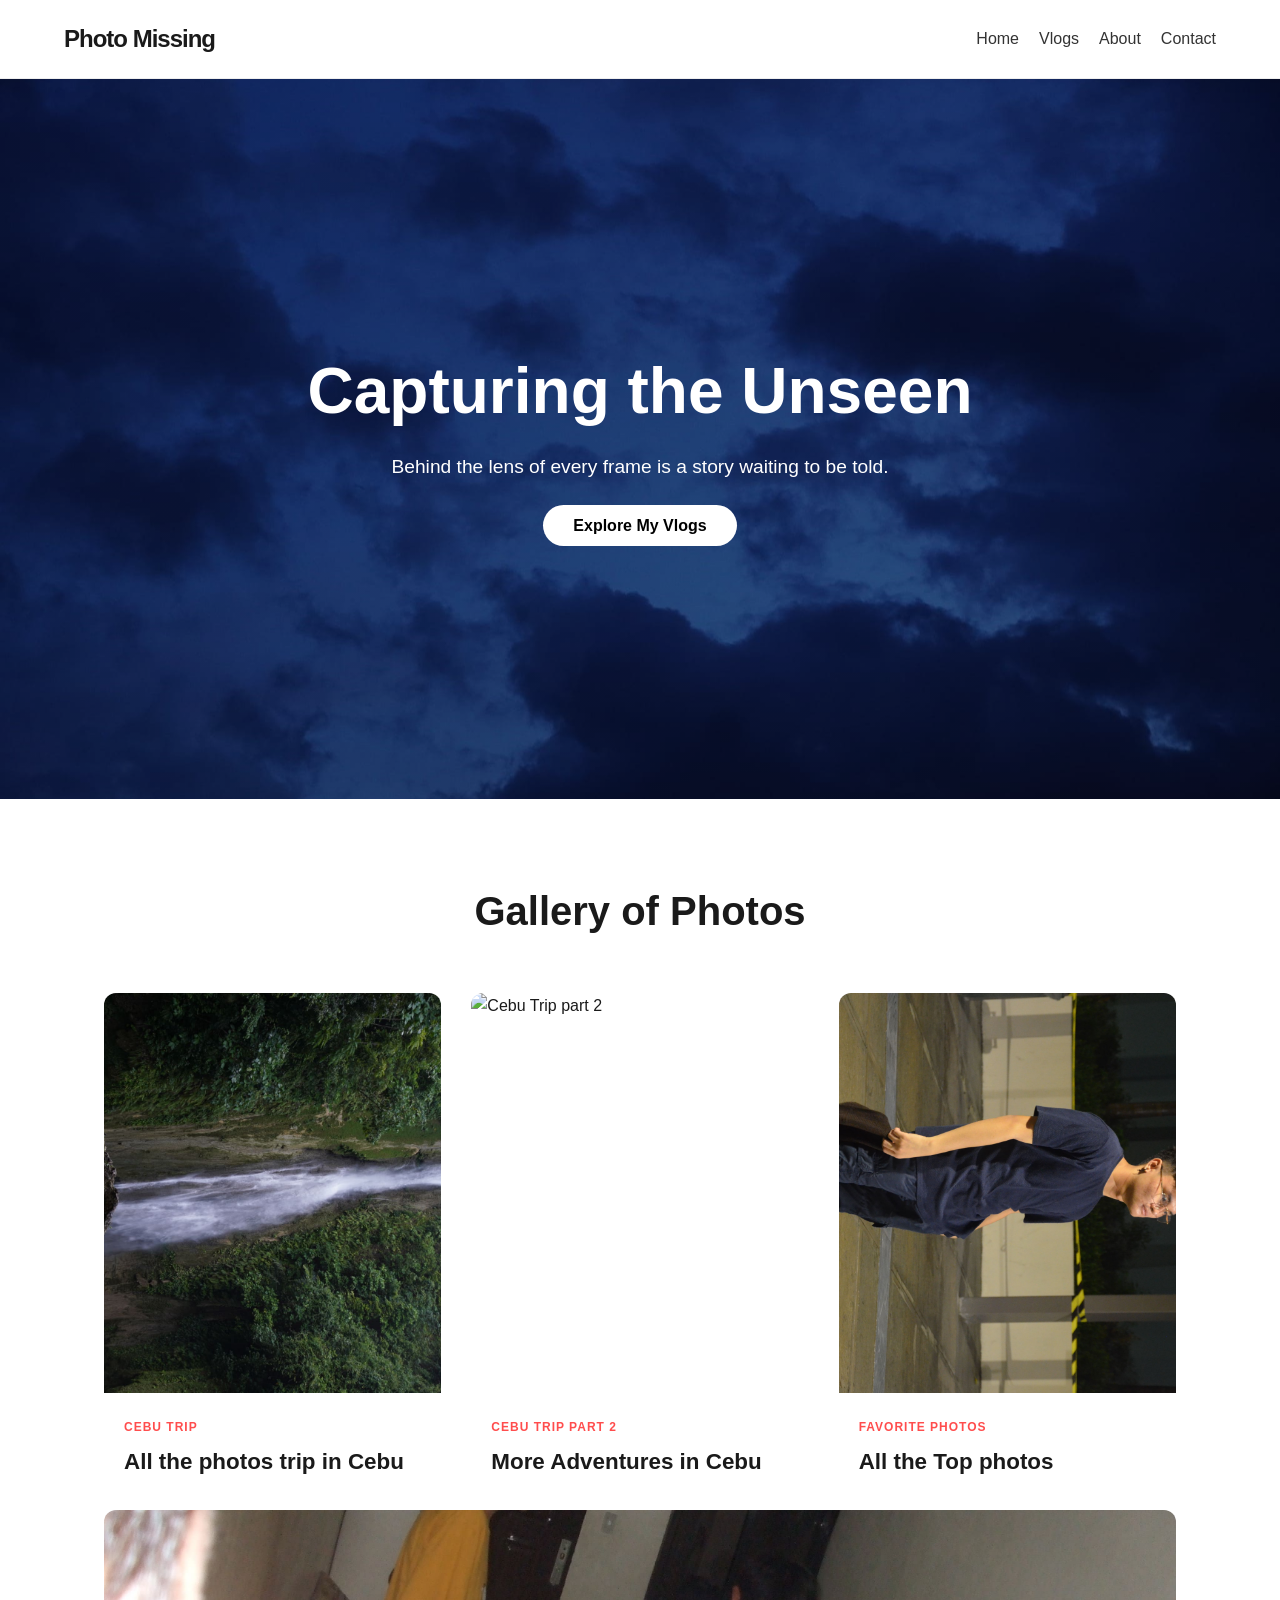
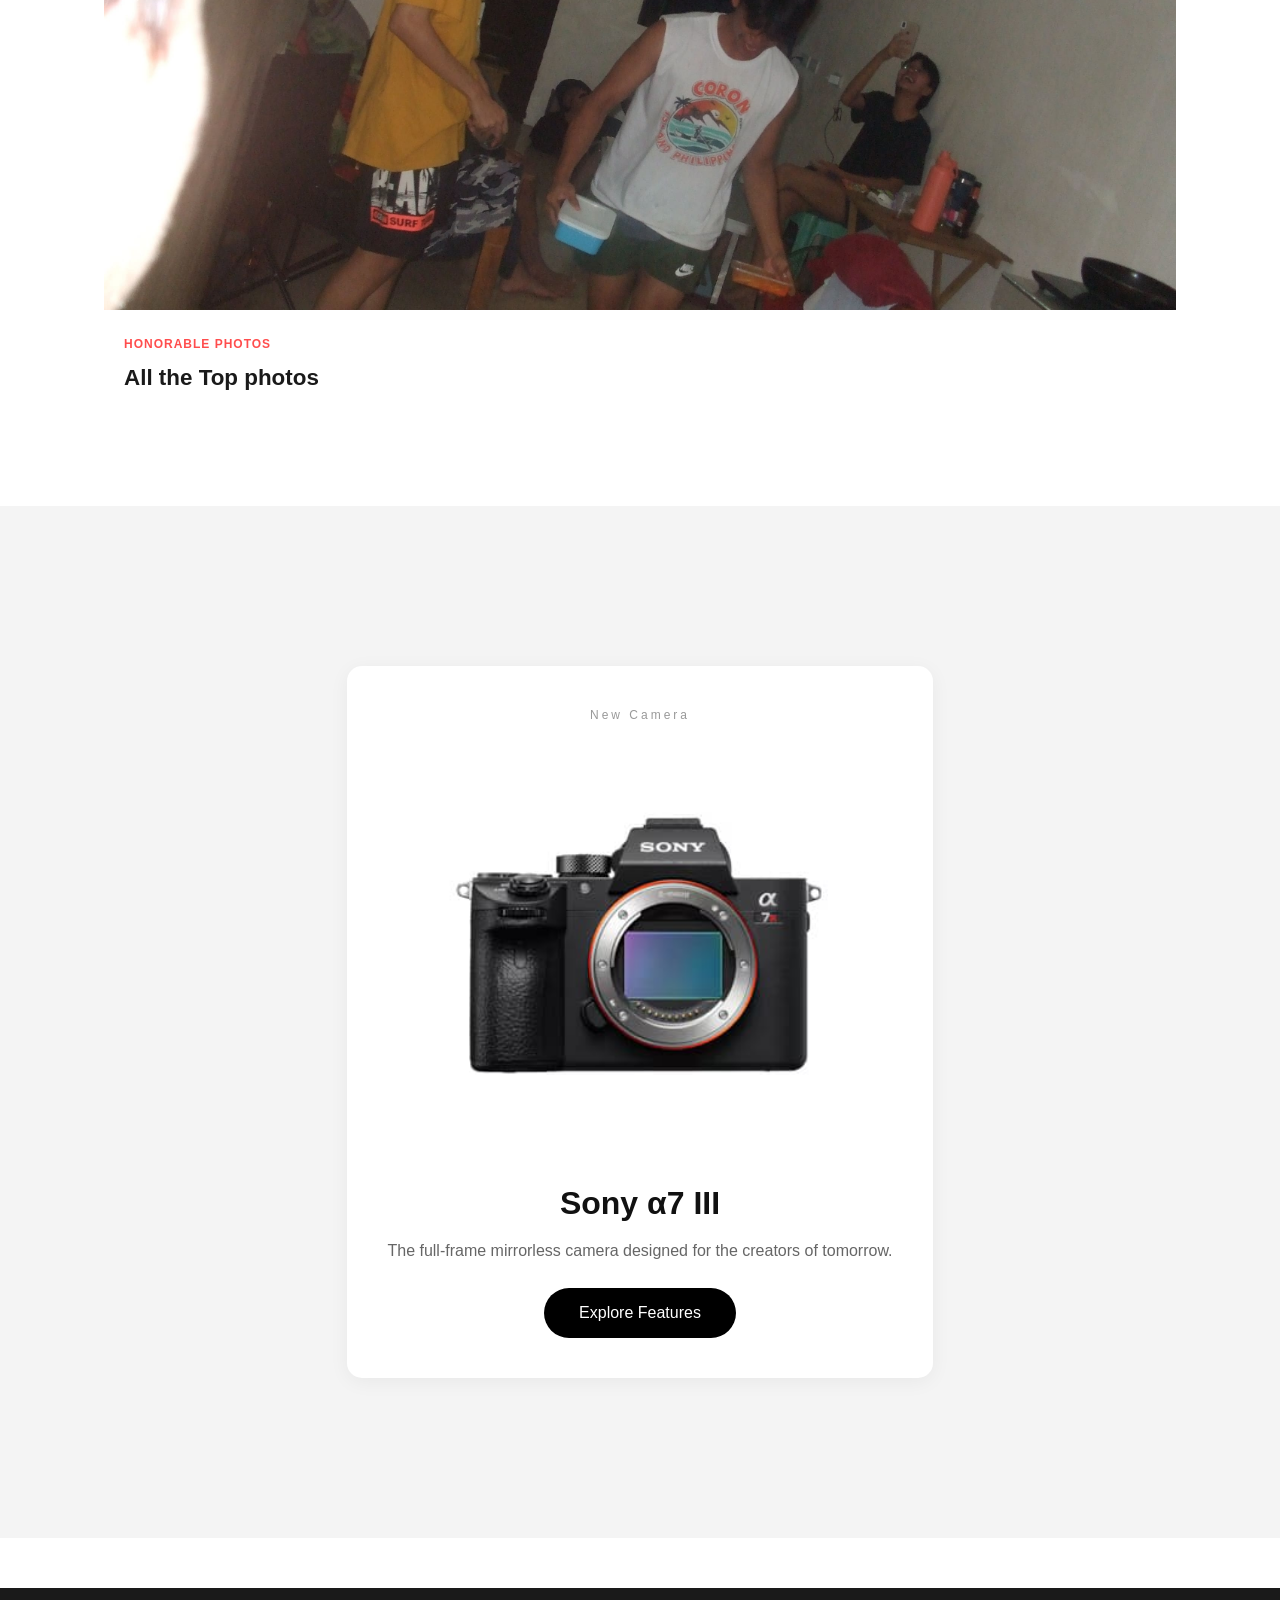
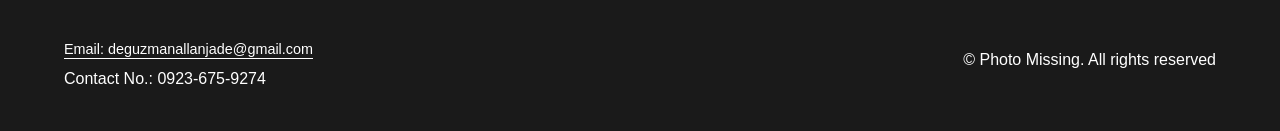
==== index.html @ 3a09a9a9 "Update and rename Final-Project.html to index.html" ====
<!DOCTYPE html>
<html lang="en">
<head>
    <meta charset="UTF-8">
    <meta name="viewport" content="width=device-width, initial-scale=1.0">
    <title>Photo Missing  | Photo Vlog</title>
    
    <link rel="icon" href="Photos Logo.png" type="image/png">
    
    <link rel="stylesheet" href="style.css">
</head>


<body>

    <nav class="navbar">
        <div class="logo">Photo Missing</div>
        <ul class="nav-links">
            <li><a href="index.html">Home</a></li>
            <li><a href="index.html#gallery">Vlogs</a></li>
            <li><a href="about.html">About</a></li>
            <li><a href="contact.html">Contact</a></li>
        </ul>
    </nav>
    </nav>

    <header class="hero">
        <div class="hero-content">
            <h1>Capturing the Unseen</h1>
            <p>Behind the lens of every frame is a story waiting to be told.</p>
            <a href="#gallery" class="btn">Explore My Vlogs</a>
        </div>
		
		
		
    </header>

<section id="gallery" class="container">
        <h2 class="section-title">Gallery of Photos</h2>
        
        <div class="vlog-grid">
            <div class="vlog-card">
                <a href="waterfall.html">
                    <div class="img-container">
                        <img src="Water fall.jpg" alt="Cebu Trip">
                    </div>
                    <div class="card-text">
                        <span class="category">Cebu Trip</span>
                        <h3>All the photos trip in Cebu</h3>
                    </div>
                </a>
            </div>
  
    <div class="vlog-card">
                <a href="cebu-part2.html"> 
                    <div class="img-container">
                        <img src="orangecloude.jpg" alt="Cebu Trip part 2"> 
                    </div>
                    <div class="card-text">
                        <span class="category">Cebu Trip part 2</span>
                        <h3>More Adventures in Cebu</h3>
                    </div>
                </a>
            </div>
			
			<div class="vlog-card">
                <a href="Favorite.html"> 
                    <div class="img-container">
                        <img src="bluesolo.jpg" alt="Favorite photos"> 
                    </div>
                    <div class="card-text">
                        <span class="category">Favorite photos</span>
                        <h3>All the Top photos</h3>
                    </div>
                </a>
            </div>
  
        </div>
		
		<div class="vlog-card">
                <a href="Honorable.html"> 
                    <div class="img-container">
                        <img src="boiz5.jpg" alt="Honorable Photos"> 
                    </div>
                    <div class="card-text">
                        <span class="category">Honorable Photos</span>
                        <h3>All the Top photos</h3>
                    </div>
                </a>
            </div>
  
        </div>
    </section>
<section class="bottom-ad-section">
    <div class="container">
        <div class="bottom-ad-box">
            <span class="ad-label">New Camera</span>
            <img src="sonya7.jpg" alt="Sony a7III" class="ad-img-bottom">
            
            <div class="bottom-ad-text">
                <h2>Sony α7 III</h2>
                <p>The full-frame mirrorless camera designed for the creators of tomorrow.</p>
                <a href="https://electronics.sony.com/imaging/interchangeable-lens-cameras/all-interchangeable-lens-cameras/p/ilce7m3-b" target="_blank" class="btn-dark">Explore Features</a>
            </div>
        </div>
    </div>
	
</section>

  <footer>
        <div class="footer-left">
            <p><a href="https://mail.google.com/mail/?view=cm&fs=1&to=deguzmanallanjade@gmail.com" target="_blank" class="email-link">Email: deguzmanallanjade@gmail.com</a></p>
            <p>Contact No.: 0923-675-9274</p>
        </div>
        
        <div class="footer-right">
            <p>&copy; Photo Missing. All rights reserved</p>
        </div>
		
    </footer>

</body>
</html>
---- style.css ----
* {
    box-sizing: border-box;
    margin: 0;
    padding: 0;
}

body {
    font-family: 'Inter', -apple-system, BlinkMacSystemFont, sans-serif;
    line-height: 1.6;
    color: #1a1a1a;
    background-color: #ffffff;
}

.navbar {
    display: flex;
    justify-content: space-between;
    align-items: center;
    padding: 20px 5%;
    background: #fff;
    position: sticky;
    top: 0;
    z-index: 1000;
    border-bottom: 1px solid #eee;
}

.logo {
    font-size: 1.5rem;
    font-weight: 800;
    letter-spacing: -1px;
}

.nav-links {
    list-style: none;
    display: flex;
    gap: 20px;
}

.nav-links a {
    text-decoration: none;
    color: #333;
    font-weight: 500;
    transition: color 0.3s;
}

.nav-links a:hover {
    color: #ff4d4d;
}


.hero {
    height: 80vh;
    background: linear-gradient(rgba(0,0,0,0.3), rgba(0,0,0,0.3)), url('bluecloud.jpg');
    background-size: cover;
    background-position: center;
    display: flex;
    align-items: center;
    justify-content: center;
    text-align: center;
    color: white;
}

.hero-content h1 {
    font-size: 4rem;
    margin-bottom: 10px;
}

.hero-content p {
    font-size: 1.2rem;
    margin-bottom: 30px;
}

.btn {
    padding: 12px 30px;
    background-color: #fff;
    color: #000;
    text-decoration: none;
    font-weight: bold;
    border-radius: 50px;
    transition: 0.3s;
}

.btn:hover {
    background-color: #ff4d4d;
    color: #fff;
}


.container {
    padding: 80px 5%;
    max-width: 1200px;
    margin: 0 auto;
}

.section-title {
    text-align: center;
    margin-bottom: 50px;
    font-size: 2.5rem;
}

.vlog-grid {
    display: grid;
    grid-template-columns: repeat(auto-fit, minmax(300px, 1fr));
    gap: 30px;
}


.vlog-card {
    border-radius: 12px;
    overflow: hidden;
    background: #fff;
    transition: transform 0.4s ease;
}

.vlog-card:hover {
    transform: translateY(-10px);
}

.vlog-card a {
    text-decoration: none;
    color: inherit;
}

.img-container {
    width: 100%;
    height: 400px;
    overflow: hidden;
}

.img-container img {
    width: 100%;
    height: 100%;
    object-fit: cover;
    transition: scale 0.6s ease;
}

.vlog-card:hover img {
    scale: 1.1;
}

.card-text {
    padding: 20px;
}

.category {
    font-size: 0.75rem;
    text-transform: uppercase;
    color: #ff4d4d;
    font-weight: bold;
    letter-spacing: 1px;
}

.card-text h3 {
    margin: 5px 0 10px;
    font-size: 1.4rem;
}


footer {
    display: flex;
    justify-content: space-between;
    align-items: center; 
    padding: 40px 5%; 
    background: #1a1a1a;
    color: #fff;
    margin-top: 50px;
}

.footer-left {
    text-align: left; 
}

.footer-right {
    text-align: right; 
}


.email-link {
    color: #ffffff; 
    text-decoration: underline; 
    text-underline-offset: 4px; 
    font-size: 0.9rem;
    display: inline-block;
    transition: color 0.3s ease;
    margin-bottom: 5px; 
}

.email-link:hover {
    color: #ff4d4d; 
}


.email-link {
    color: #ffffff; 
    text-decoration: underline; 
    text-underline-offset: 4px; 
    font-size: 0.9rem;
    margin-top: 10px;
    display: inline-block;
    transition: color 0.3s ease;
}

.email-link:hover {
    color: #ff4d4d; 
}


.post-hero {
    height: 60vh;
    background-size: cover;
    background-position: center;
    display: flex;
    align-items: center;
    justify-content: center;
    text-align: center;
    color: white;
}

.post-hero .category {
    font-size: 0.9rem;
    color: #ff4d4d; 
    background: none;
    padding: 0;
}

.post-hero h1 {
    font-size: 3.5rem;
    margin: 10px 0;
}

.post-content {
    max-width: 800px;
    margin: 0 auto;
    padding: 60px 5%;
}

.post-text p {
    font-size: 1.1rem;
    line-height: 1.8;
    margin-bottom: 30px;
    color: #333;
}

.post-text a {
    color: #ff4d4d;
    text-decoration: underline;
}

.back-link {
    text-align: center;
    margin-top: 50px;
}

.photo-showcase {
    margin: 50px 0;
}

.showcase-row {
    display: flex;
    align-items: center;
    gap: 40px;
    margin-bottom: 60px;
}


.showcase-row.reverse {
    flex-direction: row-reverse;
}

.showcase-img {
    flex: 1; 
    border-radius: 12px;
    overflow: hidden;
    box-shadow: 0 4px 15px rgba(0,0,0,0.1); 
}

.showcase-img img {
    width: 100%;
    height: auto;
    display: block;
    object-fit: cover;
    transition: transform 0.4s ease;
}

.showcase-img img:hover {
    transform: scale(1.05); 
}

.showcase-text {
    flex: 1; 
    padding: 20px;
}

.showcase-text h3 {
    margin-bottom: 10px;
    font-size: 1.5rem;
    color: #1a1a1a;
}

.showcase-text p {
    color: #555;
    line-height: 1.6;
}


@media (max-width: 768px) {
    .showcase-row, 
    .showcase-row.reverse {
        flex-direction: column;
        text-align: center;
        gap: 20px;
    }
}

.modal {
  display: none; 
  position: fixed; 
  z-index: 2000; 
  padding-top: 50px; 
  left: 0;
  top: 0;
  width: 100%; 
  height: 100%; 
  overflow: auto; 
  background-color: rgba(0,0,0,0.9); 
  backdrop-filter: blur(5px); 
}

.modal-content {
  margin: auto;
  display: block;
  max-width: 90%;
  max-height: 80vh;
  object-fit: contain;
  border-radius: 8px;
  box-shadow: 0 4px 25px rgba(0,0,0,0.5);
}

#caption {
  margin: auto;
  display: block;
  width: 80%;
  max-width: 700px;
  text-align: center;
  color: #fff;
  padding: 15px 0;
  font-size: 1.2rem;
  font-weight: bold;
}


.close {
  position: absolute;
  top: 20px;
  right: 40px;
  color: #f1f1f1;
  font-size: 50px;
  font-weight: bold;
  transition: 0.3s;
  z-index: 2001;
}

.close:hover,
.close:focus {
  color: #ff4d4d; 
  text-decoration: none;
  cursor: pointer;
}


.modal-content, #caption {
  animation-name: zoom;
  animation-duration: 0.4s;
}

@keyframes zoom {
  from {transform:scale(0.8); opacity: 0;}
  to {transform:scale(1); opacity: 1;}
}
.bottom-ad-section {
    padding: 80px 0;
    background-color: #f4f4f4; /* Light grey to separate from the white gallery */
    display: flex;
    justify-content: center;
}

.bottom-ad-box {
    max-width: 600px; /* Limits width to keep it centered and tidy */
    margin: 0 auto;
    text-align: center;
    background: #fff;
    padding: 40px;
    border-radius: 15px;
    box-shadow: 0 4px 20px rgba(0,0,0,0.05);
}

.ad-label {
    font-size: 12px;
    letter-spacing: 3px;
    color: #999;
    display: block;
    margin-bottom: 20px;
}

.ad-img-bottom {
    width: 100%;
    max-width: 400px; /* Prevents the camera from being too huge */
    height: auto;
    border-radius: 8px;
    margin-bottom: 25px;
}

.bottom-ad-text h2 {
    font-size: 2rem;
    margin-bottom: 10px;
    color: #111;
}

.bottom-ad-text p {
    color: #666;
    margin-bottom: 25px;
    line-height: 1.5;
}

.btn-dark {
    display: inline-block;
    padding: 12px 35px;
    background-color: #000;
    color: #fff;
    text-decoration: none;
    border-radius: 30px; /* Rounded pill shape for a modern look */
    font-weight: 500;
    transition: 0.3s ease;
}

.btn-dark:hover {
    background-color: #333;
    transform: scale(1.05);
}

/* Mobile Tweak */
@media (max-width: 480px) {
    .bottom-ad-box {
        padding: 25px;
        margin: 0 15px;
    }
}
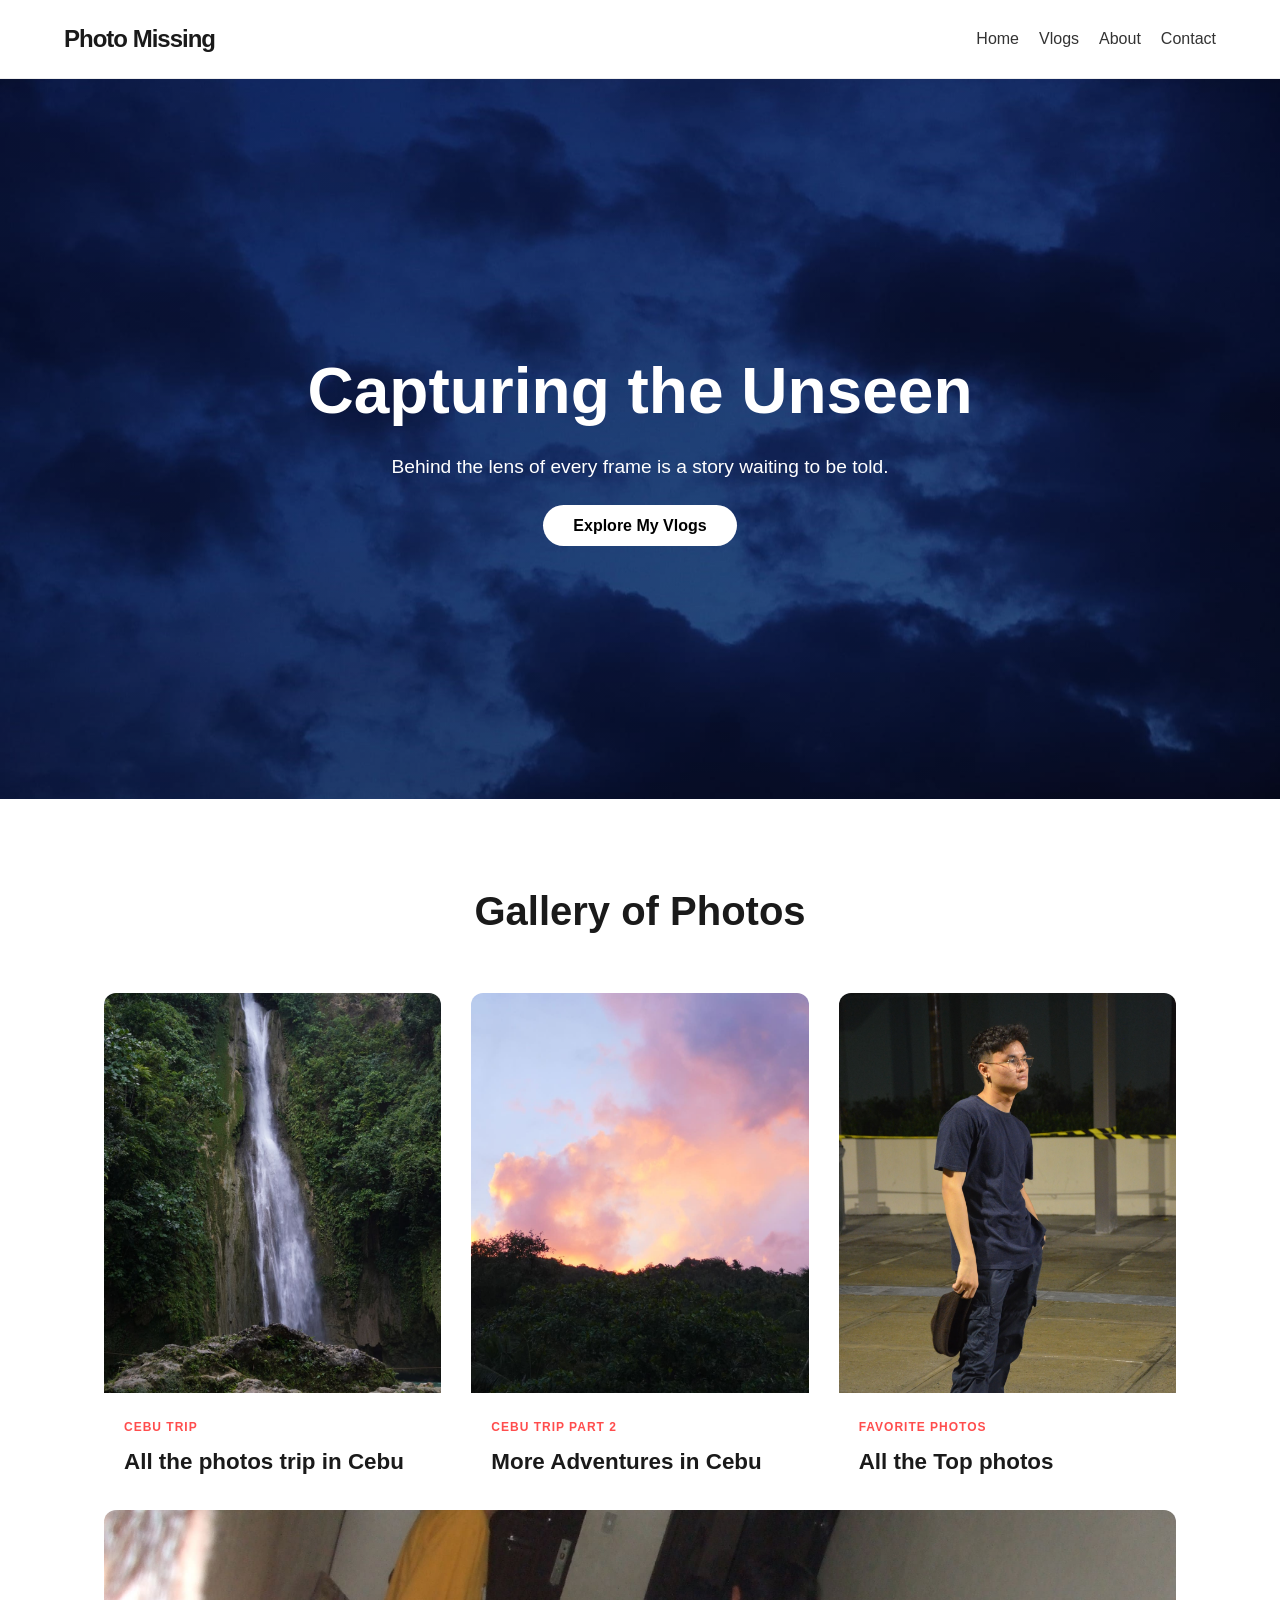
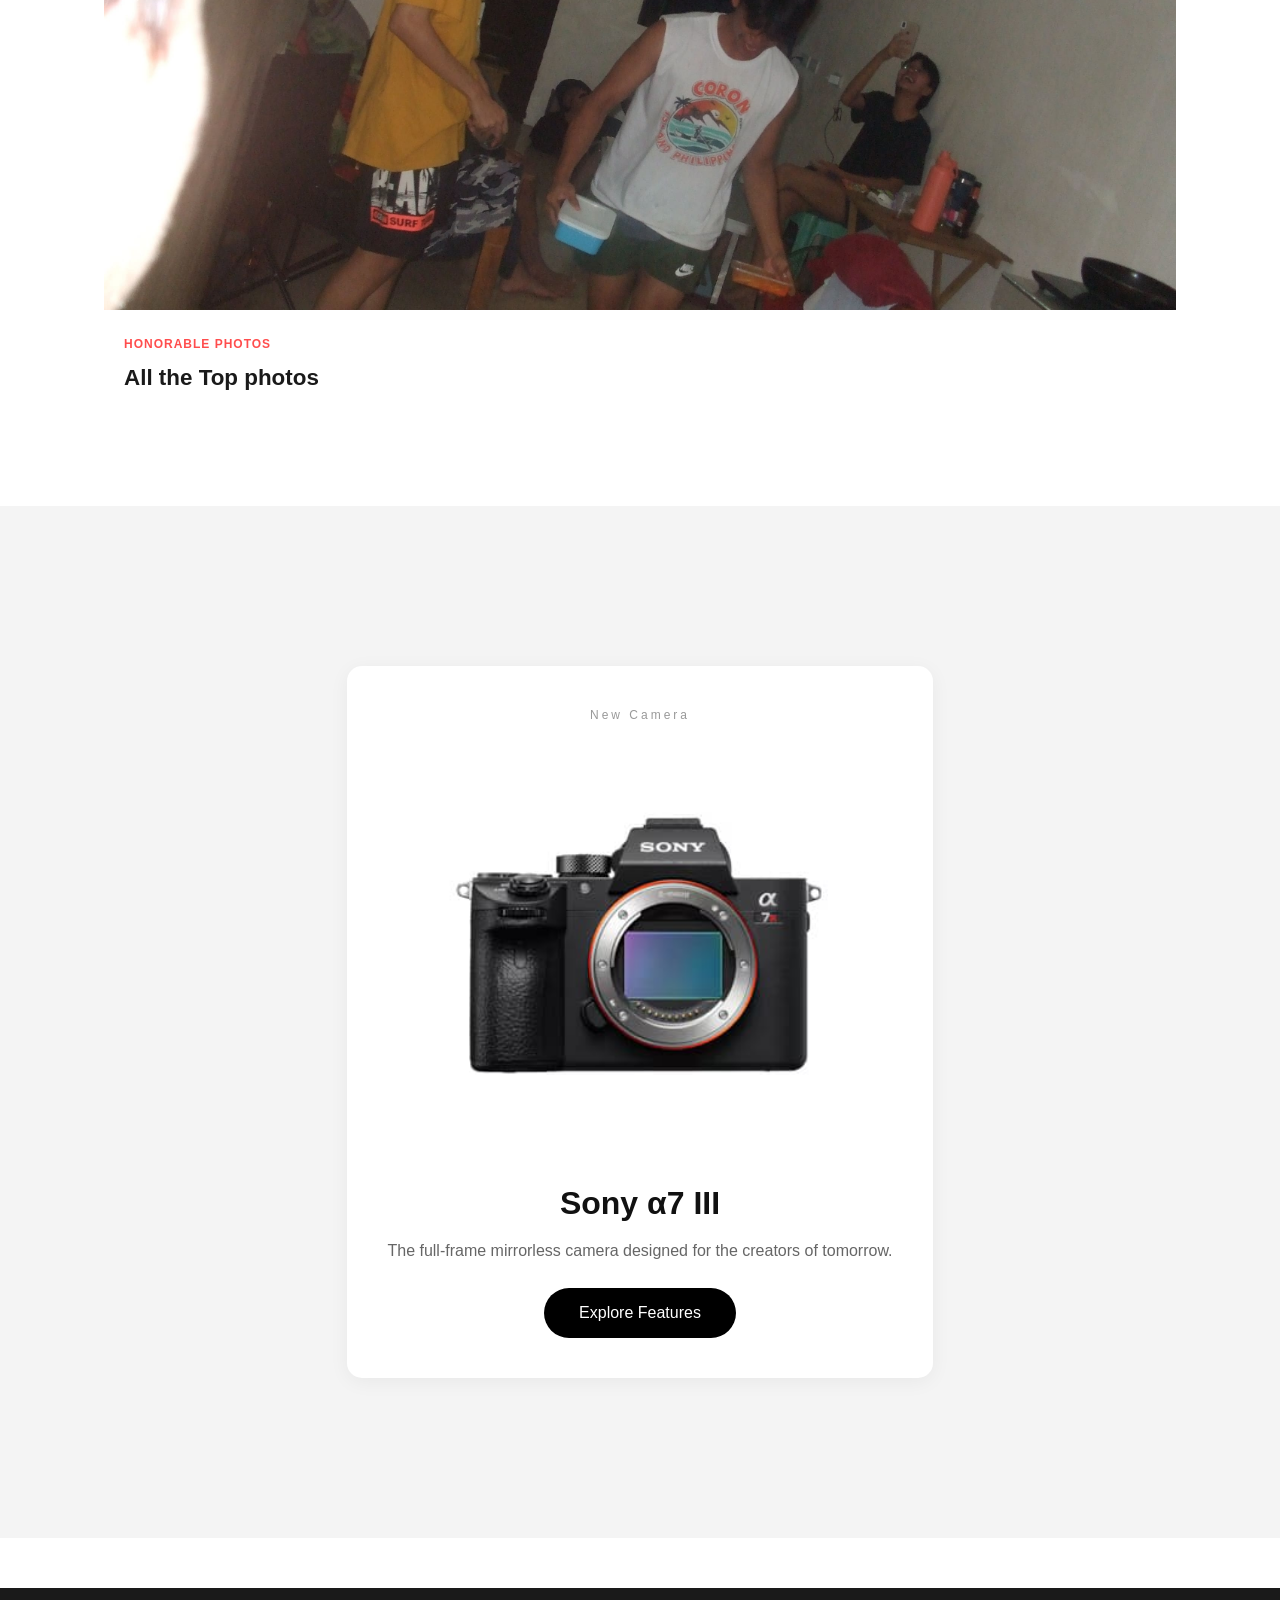
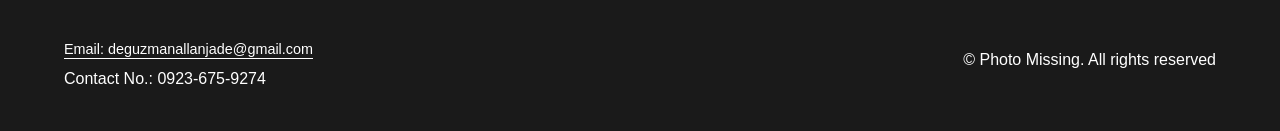
==== commit 16ad8ac5: "Update index.html" ====
--- a/index.html
+++ b/index.html
@@ -5,7 +5,7 @@
     <meta name="viewport" content="width=device-width, initial-scale=1.0">
     <title>Photo Missing  | Photo Vlog</title>
     
-    <link rel="icon" href="Photos Logo.png" type="image/png">
+    <link rel="icon" href="PhotosLogo.png" type="image/png">
     
     <link rel="stylesheet" href="style.css">
 </head>
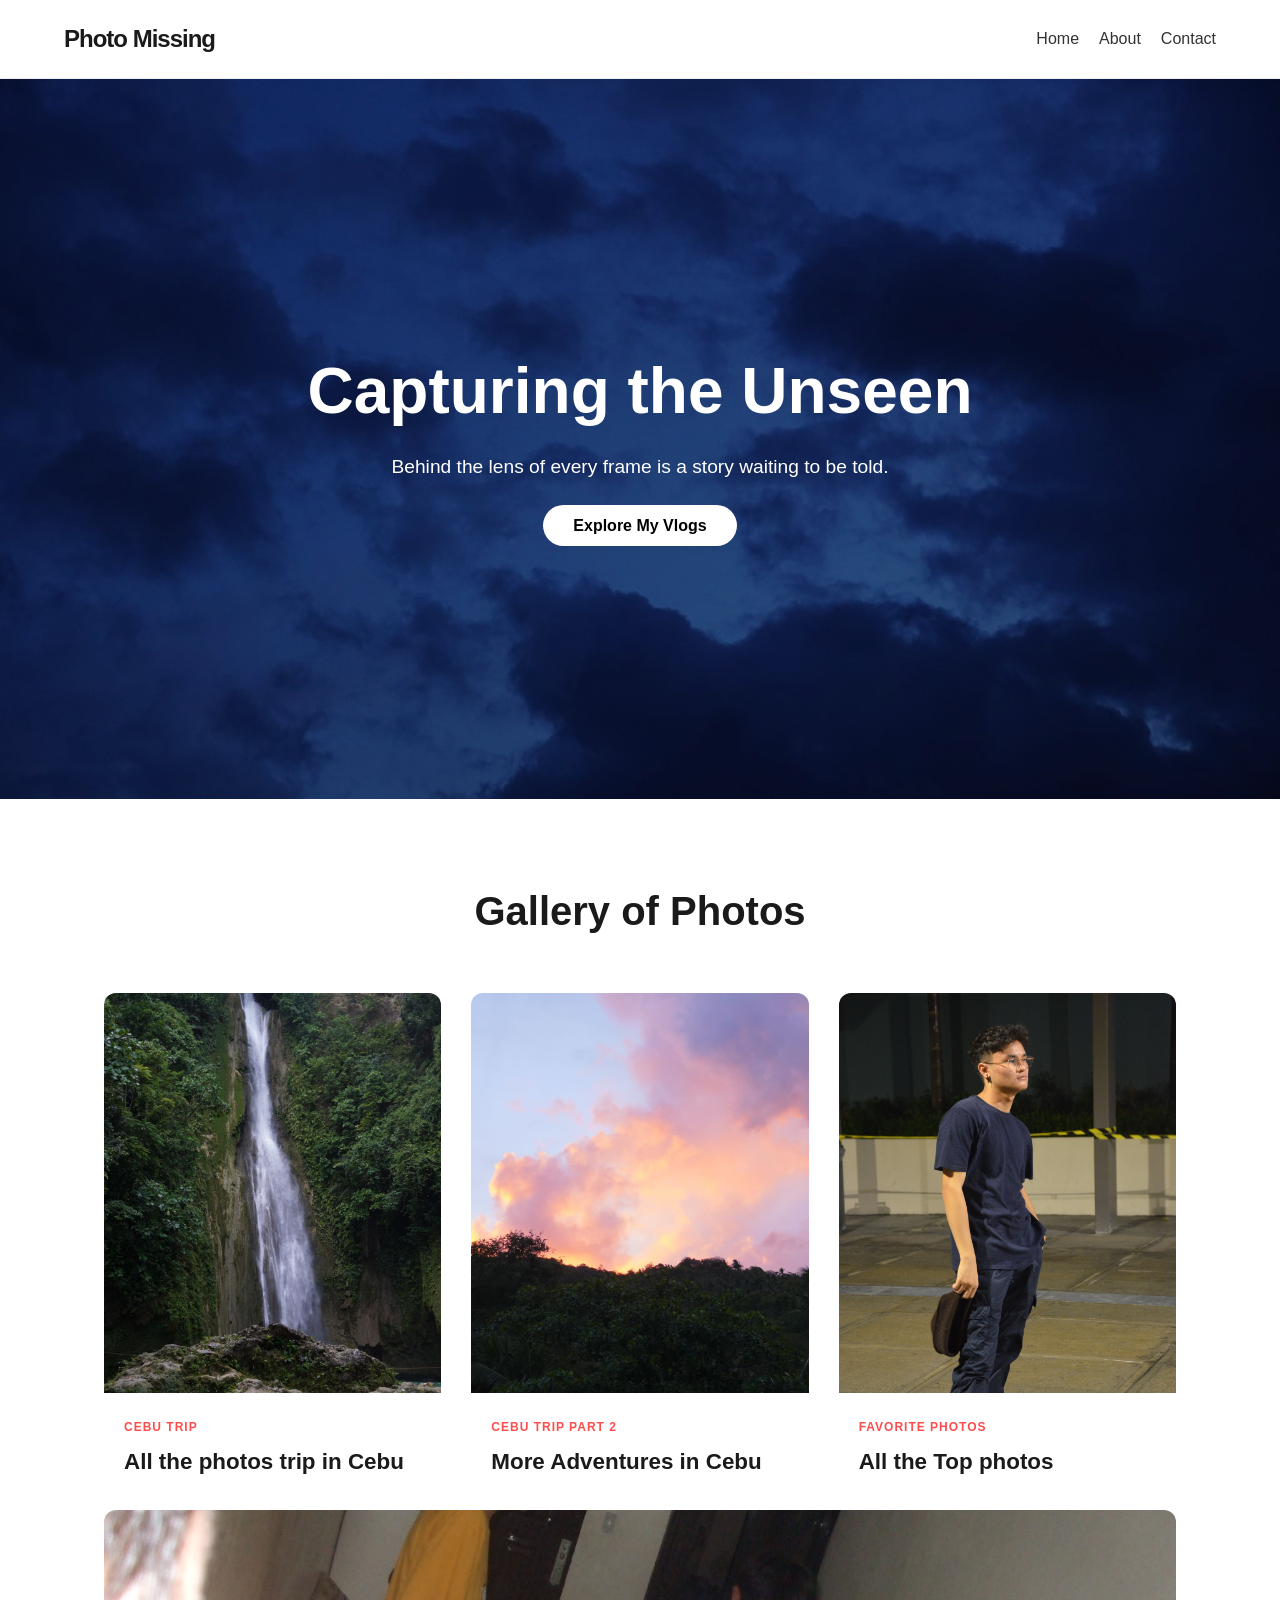
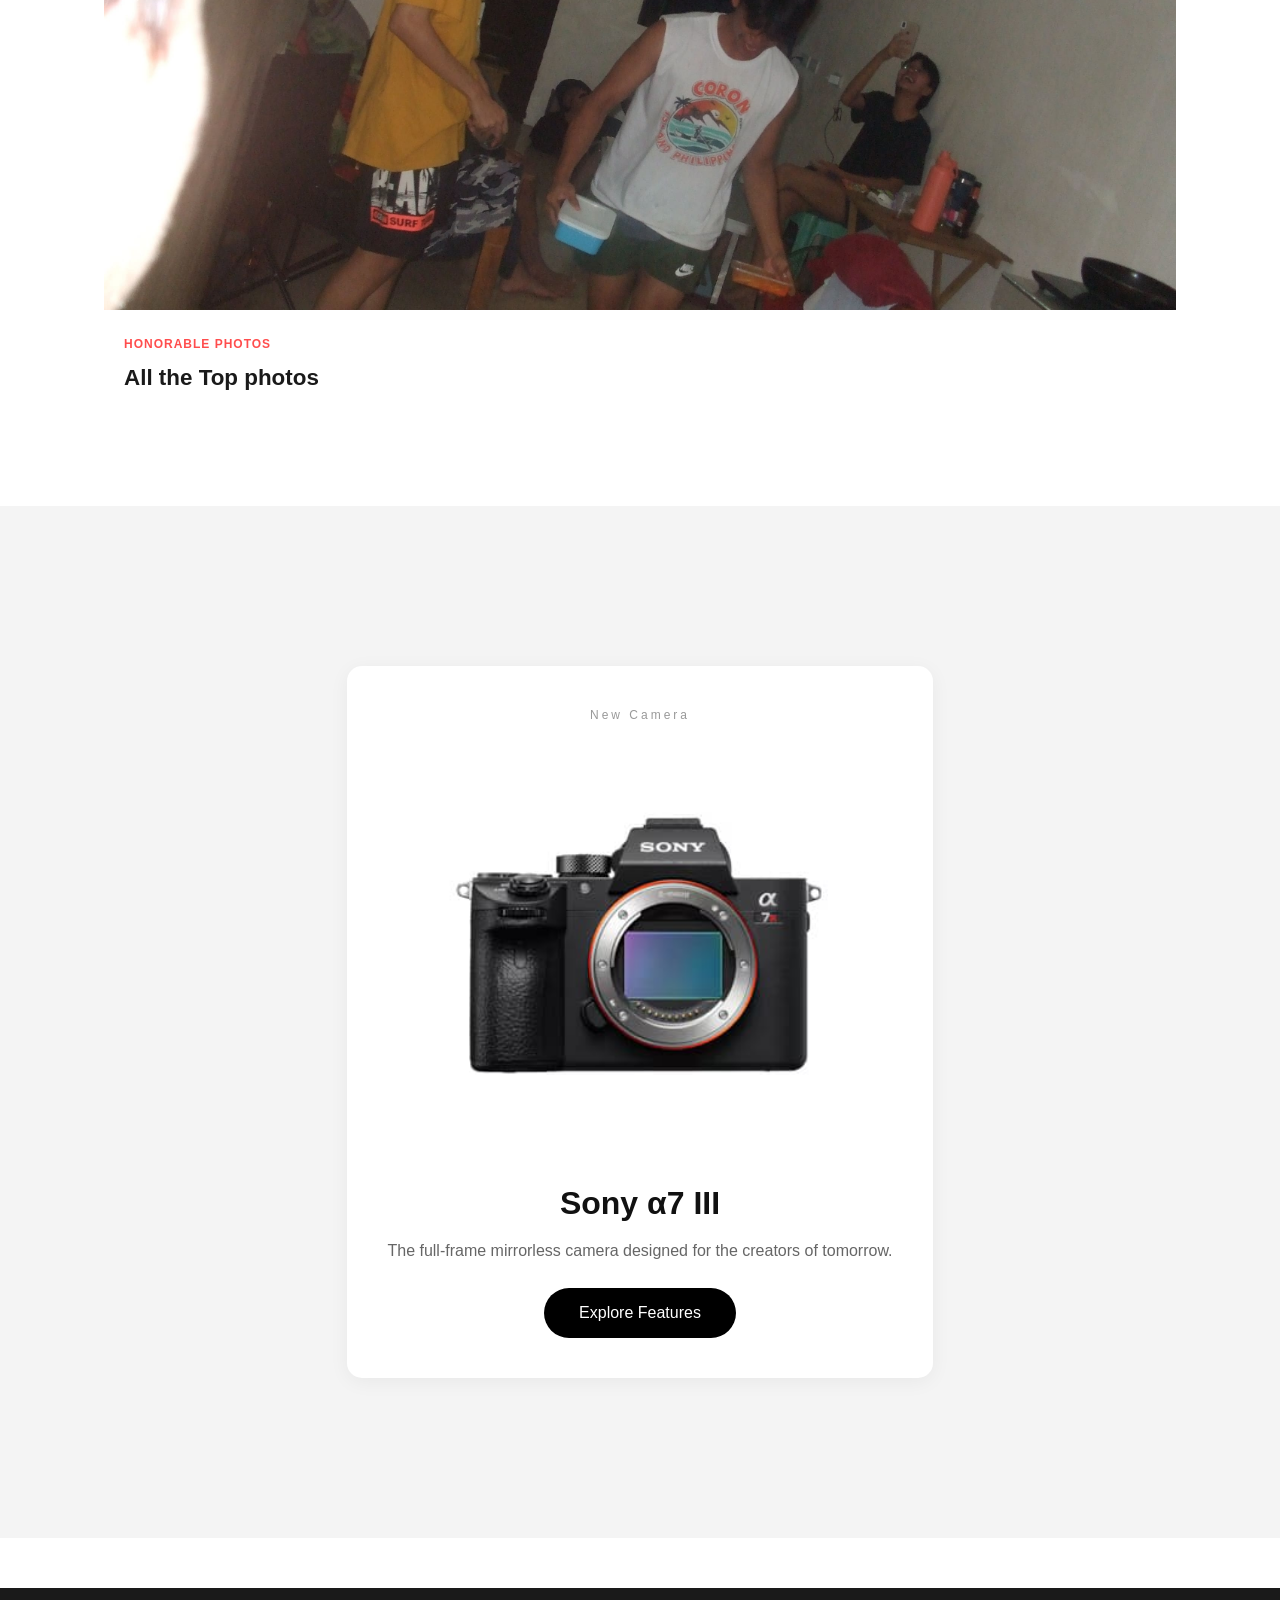
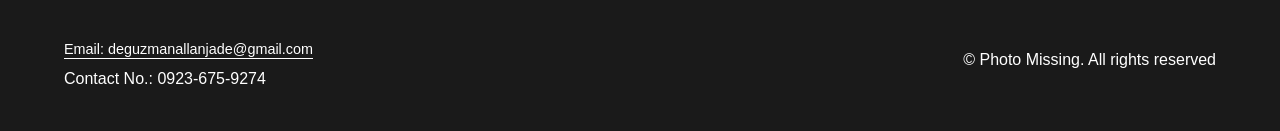
==== commit cc75cfdb: "Update index.html" ====
--- a/index.html
+++ b/index.html
@@ -17,7 +17,6 @@
         <div class="logo">Photo Missing</div>
         <ul class="nav-links">
             <li><a href="index.html">Home</a></li>
-            <li><a href="index.html#gallery">Vlogs</a></li>
             <li><a href="about.html">About</a></li>
             <li><a href="contact.html">Contact</a></li>
         </ul>
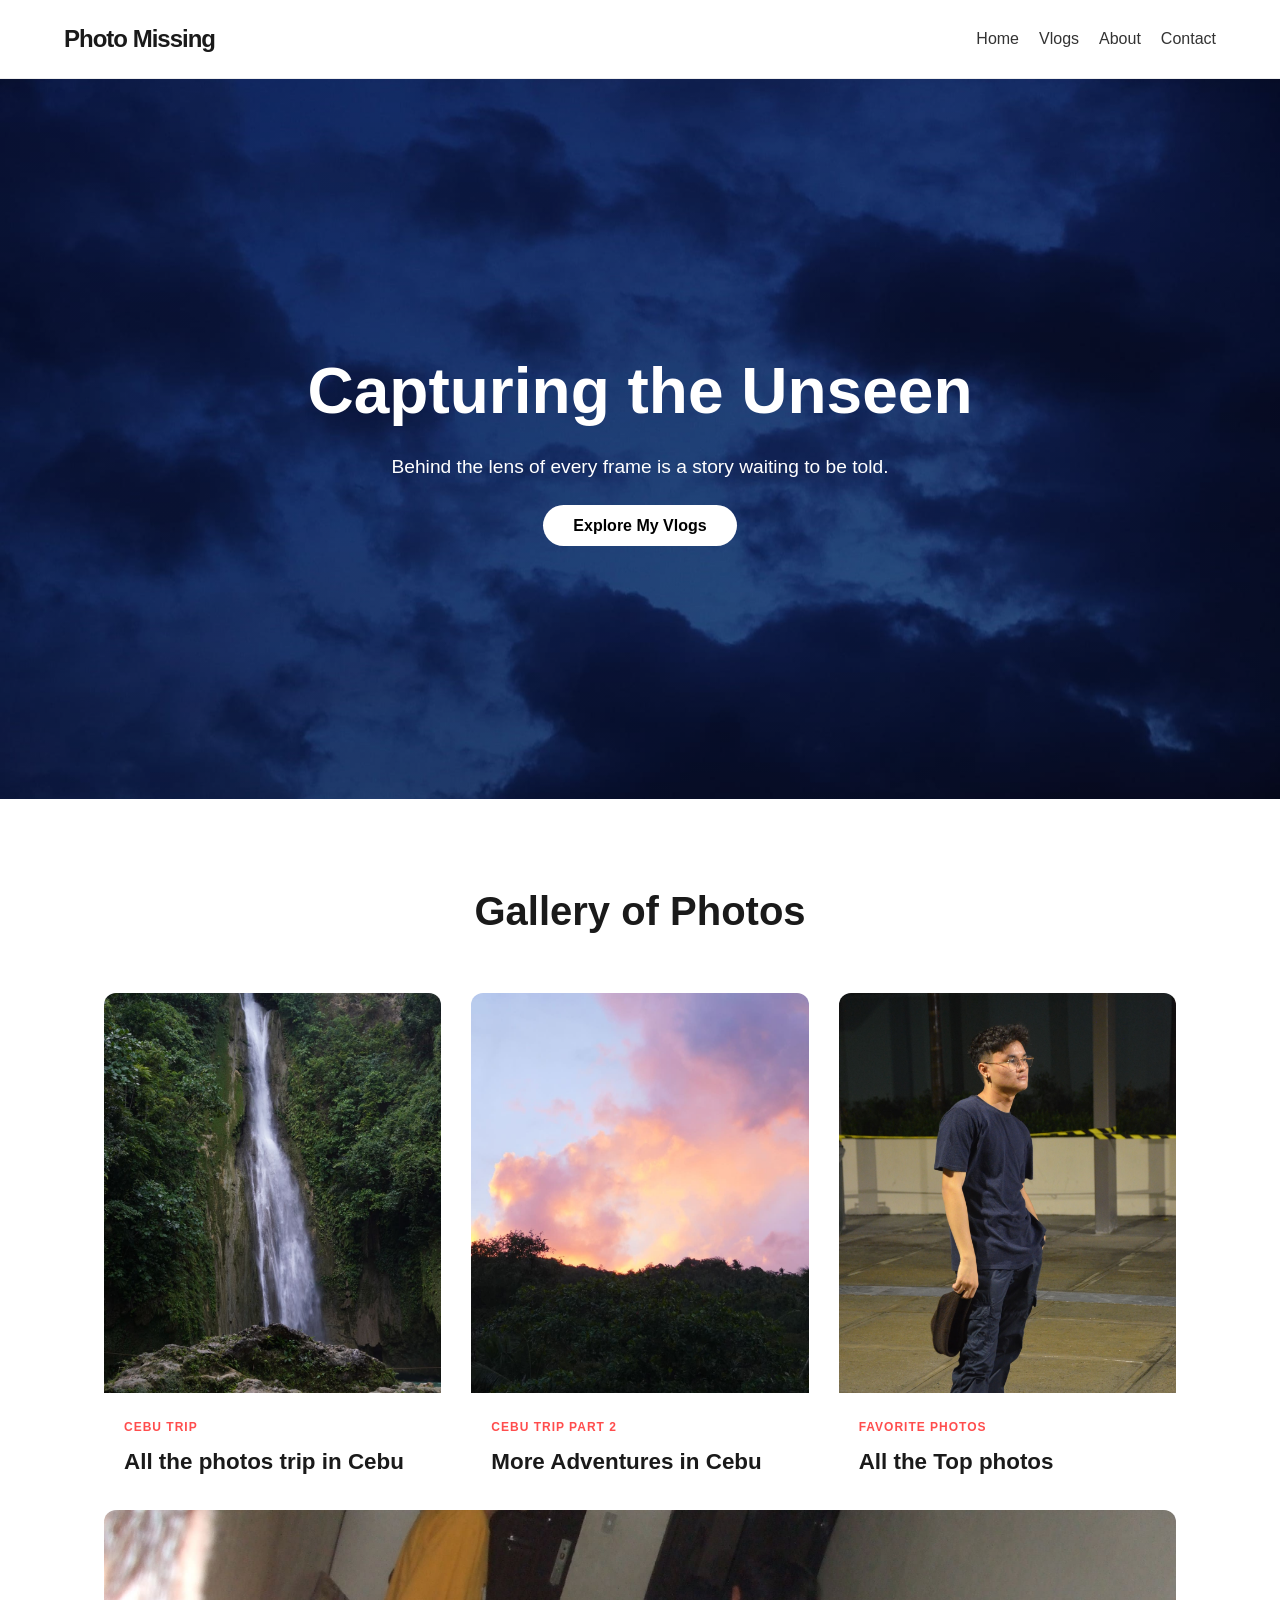
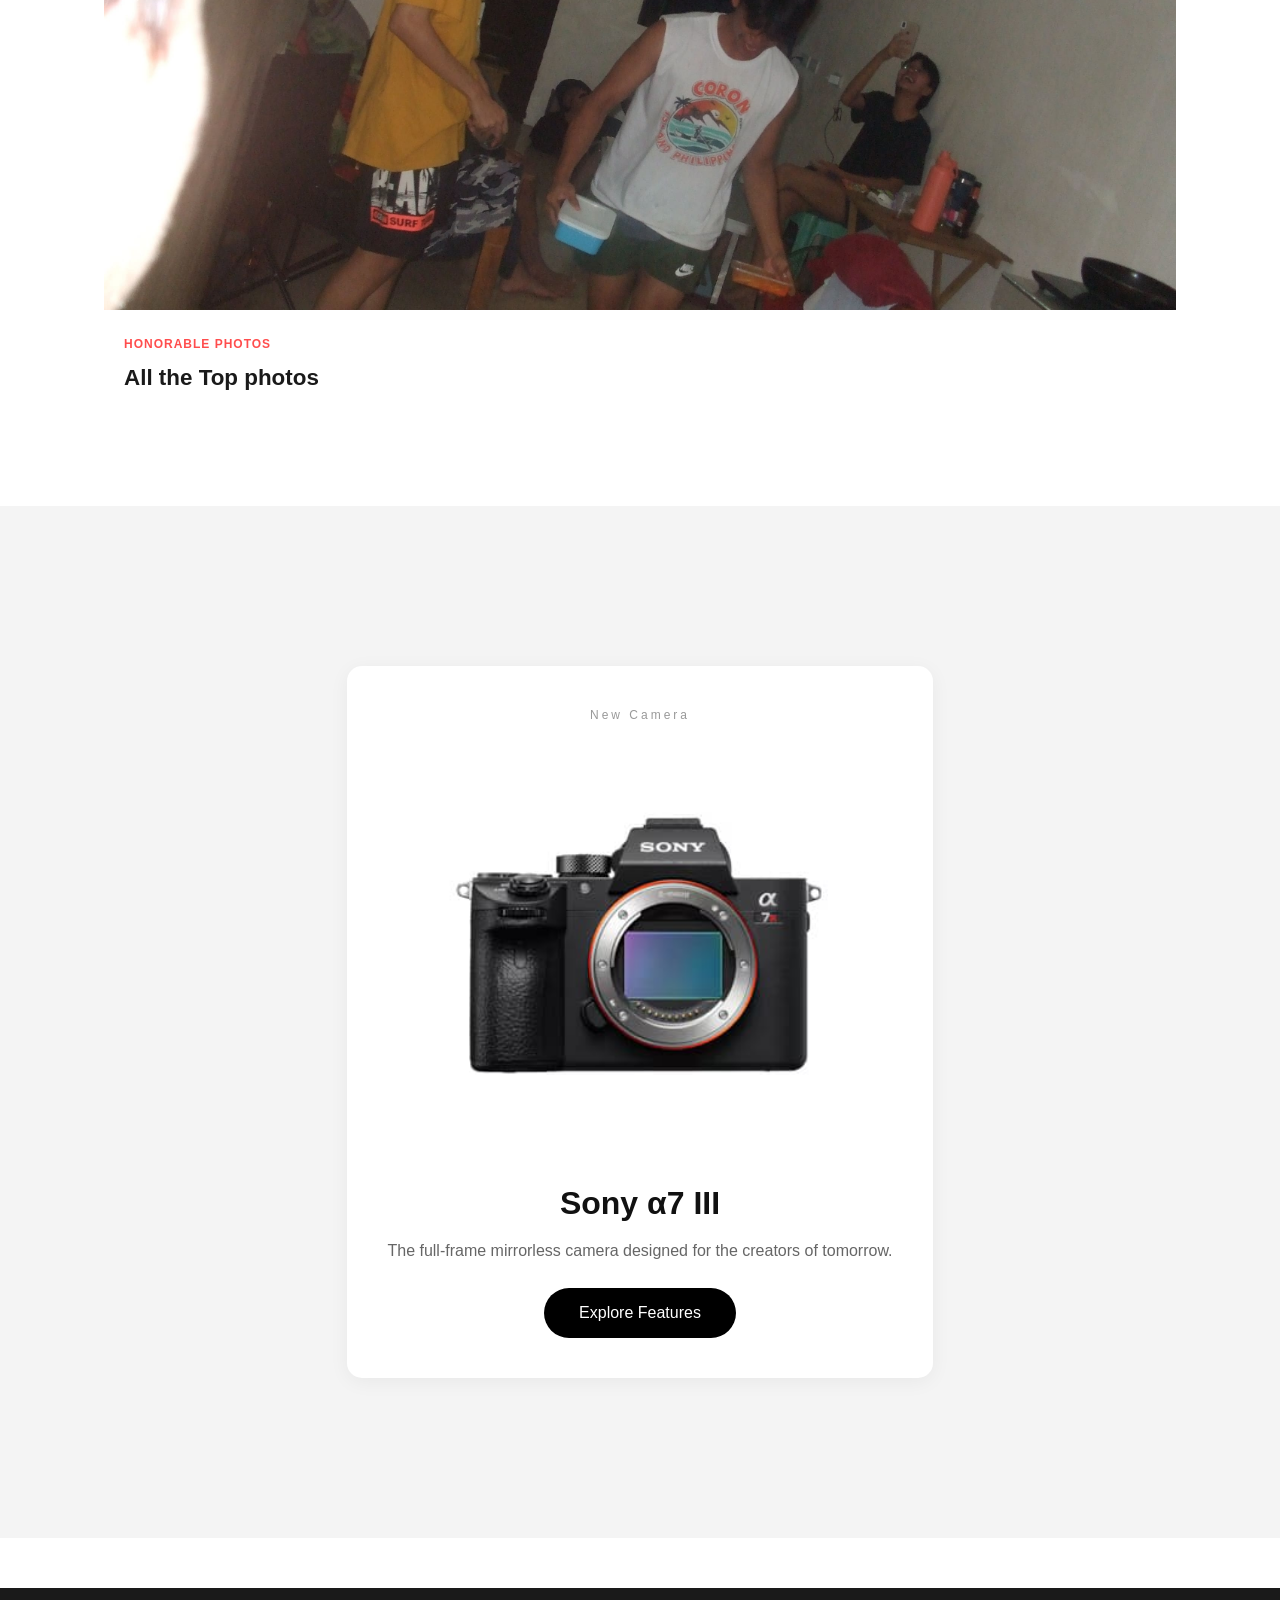
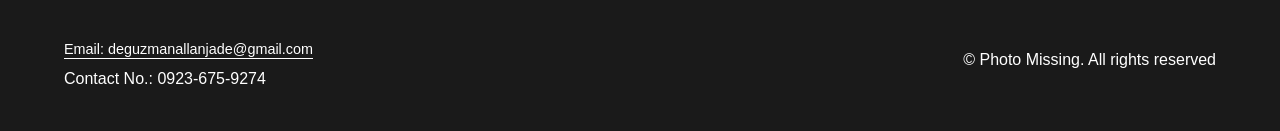
==== commit da14ae8c: "Update index.html" ====
--- a/index.html
+++ b/index.html
@@ -17,6 +17,7 @@
         <div class="logo">Photo Missing</div>
         <ul class="nav-links">
             <li><a href="index.html">Home</a></li>
+			<li><a href="index.html#gallery">Vlogs</a></li>
             <li><a href="about.html">About</a></li>
             <li><a href="contact.html">Contact</a></li>
         </ul>
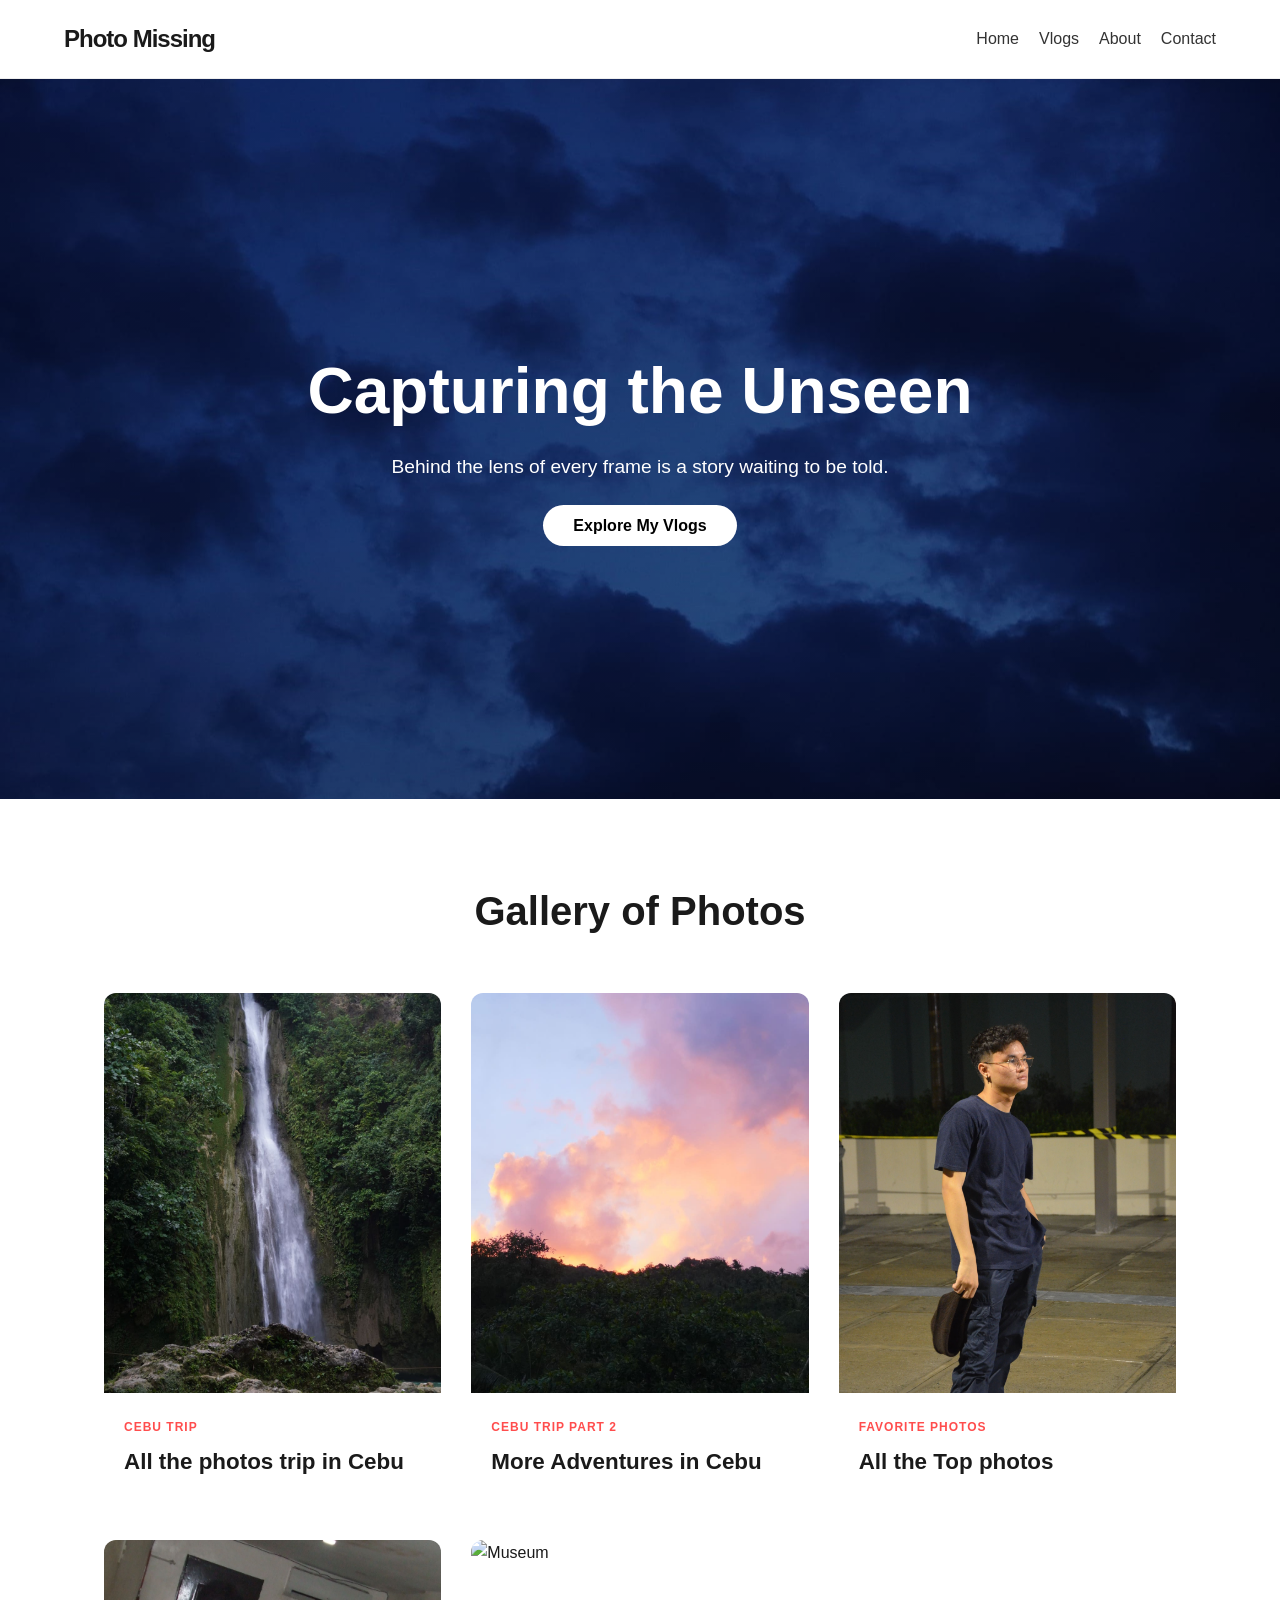
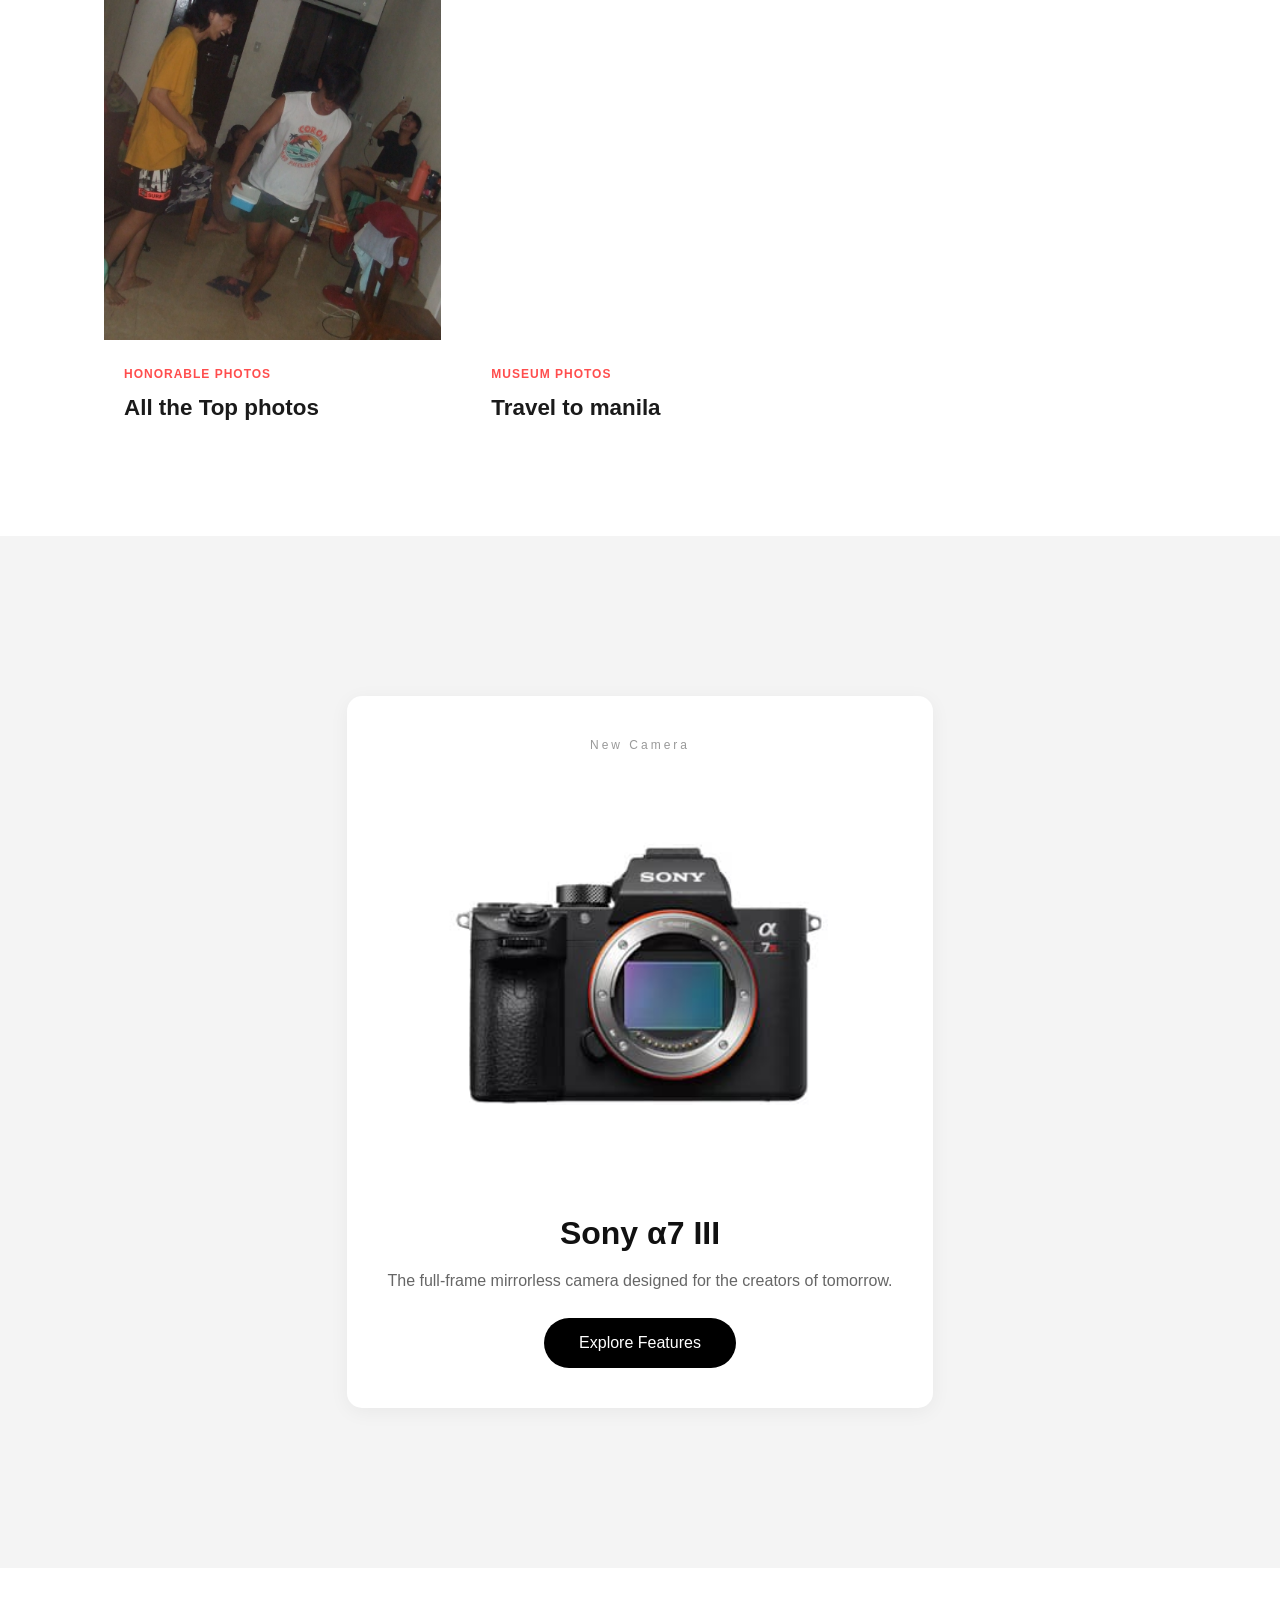
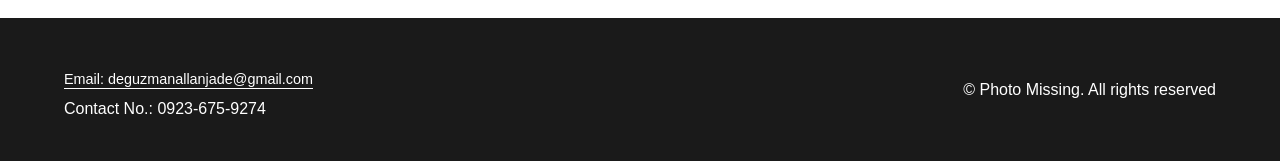
==== commit fdac702f: "Update index.html just update my code" ====
--- a/index.html
+++ b/index.html
@@ -10,18 +10,16 @@
     <link rel="stylesheet" href="style.css">
 </head>
 
-
 <body>
 
     <nav class="navbar">
         <div class="logo">Photo Missing</div>
         <ul class="nav-links">
             <li><a href="index.html">Home</a></li>
-			<li><a href="index.html#gallery">Vlogs</a></li>
+            <li><a href="index.html#gallery">Vlogs</a></li>
             <li><a href="about.html">About</a></li>
             <li><a href="contact.html">Contact</a></li>
         </ul>
-    </nav>
     </nav>
 
     <header class="hero">
@@ -30,15 +28,13 @@
             <p>Behind the lens of every frame is a story waiting to be told.</p>
             <a href="#gallery" class="btn">Explore My Vlogs</a>
         </div>
-		
-		
-		
     </header>
 
-<section id="gallery" class="container">
+    <section id="gallery" class="container">
         <h2 class="section-title">Gallery of Photos</h2>
         
         <div class="vlog-grid">
+            
             <div class="vlog-card">
                 <a href="waterfall.html">
                     <div class="img-container">
@@ -51,7 +47,7 @@
                 </a>
             </div>
   
-    <div class="vlog-card">
+            <div class="vlog-card">
                 <a href="cebu-part2.html"> 
                     <div class="img-container">
                         <img src="orangecloude.jpg" alt="Cebu Trip part 2"> 
@@ -62,8 +58,8 @@
                     </div>
                 </a>
             </div>
-			
-			<div class="vlog-card">
+            
+            <div class="vlog-card">
                 <a href="Favorite.html"> 
                     <div class="img-container">
                         <img src="bluesolo.jpg" alt="Favorite photos"> 
@@ -74,10 +70,8 @@
                     </div>
                 </a>
             </div>
-  
-        </div>
-		
-		<div class="vlog-card">
+    
+            <div class="vlog-card">
                 <a href="Honorable.html"> 
                     <div class="img-container">
                         <img src="boiz5.jpg" alt="Honorable Photos"> 
@@ -88,26 +82,37 @@
                     </div>
                 </a>
             </div>
+            
+            <div class="vlog-card">
+                <a href="museum.html"> 
+                    <div class="img-container">
+                        <img src="start.jpg" alt="Museum"> 
+                    </div>
+                    <div class="card-text">
+                        <span class="category">Museum Photos</span>
+                        <h3>Travel to manila</h3>
+                    </div>
+                </a>
+            </div>
   
+        </div> </section>
+
+    <section class="bottom-ad-section">
+        <div class="container">
+            <div class="bottom-ad-box">
+                <span class="ad-label">New Camera</span>
+                <img src="sonya7.jpg" alt="Sony a7III" class="ad-img-bottom">
+                
+                <div class="bottom-ad-text">
+                    <h2>Sony α7 III</h2>
+                    <p>The full-frame mirrorless camera designed for the creators of tomorrow.</p>
+                    <a href="https://electronics.sony.com/imaging/interchangeable-lens-cameras/all-interchangeable-lens-cameras/p/ilce7m3-b" target="_blank" class="btn-dark">Explore Features</a>
+                </div>
+            </div>
         </div>
     </section>
-<section class="bottom-ad-section">
-    <div class="container">
-        <div class="bottom-ad-box">
-            <span class="ad-label">New Camera</span>
-            <img src="sonya7.jpg" alt="Sony a7III" class="ad-img-bottom">
-            
-            <div class="bottom-ad-text">
-                <h2>Sony α7 III</h2>
-                <p>The full-frame mirrorless camera designed for the creators of tomorrow.</p>
-                <a href="https://electronics.sony.com/imaging/interchangeable-lens-cameras/all-interchangeable-lens-cameras/p/ilce7m3-b" target="_blank" class="btn-dark">Explore Features</a>
-            </div>
-        </div>
-    </div>
-	
-</section>
 
-  <footer>
+    <footer>
         <div class="footer-left">
             <p><a href="https://mail.google.com/mail/?view=cm&fs=1&to=deguzmanallanjade@gmail.com" target="_blank" class="email-link">Email: deguzmanallanjade@gmail.com</a></p>
             <p>Contact No.: 0923-675-9274</p>
@@ -116,7 +121,6 @@
         <div class="footer-right">
             <p>&copy; Photo Missing. All rights reserved</p>
         </div>
-		
     </footer>
 
 </body>
